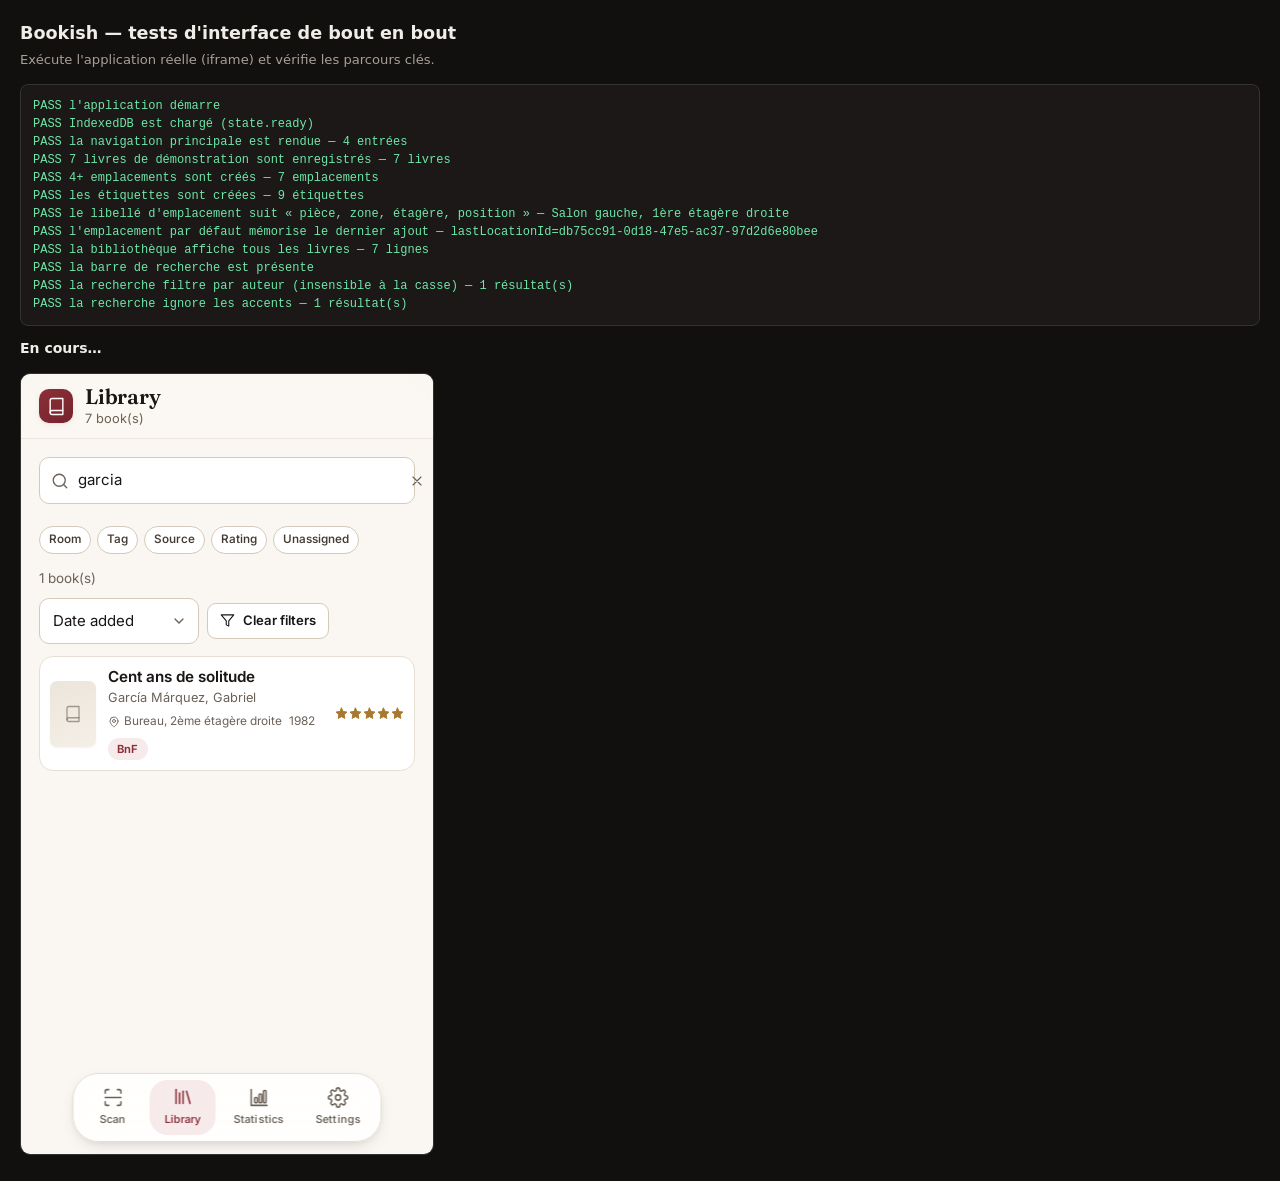
==== tools/uitest.html @ d34d99a1 "Initial commit" ====
<!DOCTYPE html>
<html lang="fr">
<head>
<meta charset="utf-8">
<title>Bookish — Tests d'interface</title>
<style>
  :root { color-scheme: light dark; }
  body { font: 14px/1.5 "Segoe UI", system-ui, sans-serif; margin: 0; padding: 20px; background: #12100f; color: #f0ece7; }
  h1 { font-size: 1.1rem; margin: 0 0 4px; }
  .sub { color: #a89f96; font-size: .82rem; margin-bottom: 14px; }
  #out { font-family: Consolas, "Courier New", monospace; font-size: 12px; white-space: pre-wrap;
         background: #1b1817; border: 1px solid #333; border-radius: 8px; padding: 12px; max-height: 46vh; overflow: auto; }
  .PASS { color: #6ee7a8; } .FAIL { color: #ff8b8b; } .WARN { color: #f5c26b; } .INFO { color: #9ec7ff; }
  #frame { width: 412px; height: 780px; border: 1px solid #333; border-radius: 10px; margin-top: 14px; background: #000; }
  .summary { margin-top: 12px; font-weight: 600; }
</style>
</head>
<body>
  <h1>Bookish — tests d'interface de bout en bout</h1>
  <div class="sub">Exécute l'application réelle (iframe) et vérifie les parcours clés.</div>
  <div id="out"></div>
  <div class="summary" id="summary">En cours…</div>
  <iframe id="frame" src="../app/index.html" title="Bookish"></iframe>

<script type="module">
/* ------------------------------------------------------------------ */
/* Test harness                                                        */
/* ------------------------------------------------------------------ */
const out = document.getElementById('out');
const summaryEl = document.getElementById('summary');
const lines = [];
let pass = 0, fail = 0, warn = 0;

function emit(kind, name, detail = '') {
  const line = `${kind.padEnd(4)} ${name}${detail ? ' — ' + detail : ''}`;
  lines.push(line);
  const div = document.createElement('div');
  div.className = kind;
  div.textContent = line;
  out.appendChild(div);
  out.scrollTop = out.scrollHeight;
}
const ok = (name, cond, detail = '') => {
  if (cond) { pass++; emit('PASS', name, detail); }
  else { fail++; emit('FAIL', name, detail); }
  return !!cond;
};
const soft = (name, cond, detail = '') => {
  if (cond) { pass++; emit('PASS', name, detail); }
  else { warn++; emit('WARN', name, detail); }
  return !!cond;
};
const info = (name, detail = '') => emit('INFO', name, detail);

const sleep = (ms) => new Promise((r) => setTimeout(r, ms));

/** Wait until `fn()` is truthy, polling in real time. */
async function until(fn, { timeout = 15000, step = 100 } = {}) {
  const start = Date.now();
  while (Date.now() - start < timeout) {
    let v;
    try { v = fn(); } catch { v = false; }
    if (v) return v;
    await sleep(step);
  }
  return false;
}

const frame = document.getElementById('frame');
const win = () => frame.contentWindow;
const doc = () => frame.contentDocument;

/* ------------------------------------------------------------------ */
/* Fixtures                                                            */
/* ------------------------------------------------------------------ */
const SEED = [
  { isbn13: '9782070362516', title: "Mort dans l'après-midi", authors: ['Hemingway, Ernest'], publisher: 'Gallimard', year: '1972', pages: '503', language: 'fr', room: 'Salon', zone: 'gauche', shelf: '1ère étagère', position: 'droite', tags: ['Classique', 'Roman'], rating: 5 },
  { isbn13: '9782070423203', title: 'Lieux dits', authors: ['Tournier, Michel'], publisher: 'Flammarion', year: '1993', pages: '352', language: 'fr', room: 'Salon', zone: 'gauche', shelf: '1ère étagère', position: 'gauche', tags: ['Classique', 'Prix Goncourt'], rating: 4 },
  { isbn13: '9782253070219', title: "La ballade d'Iza", authors: ['Szabó, Magda'], publisher: 'Flammarion', year: '1988', pages: '250', language: 'fr', room: 'Chambre', zone: '', shelf: '2ème étagère', position: 'gauche', tags: ['Roman', 'Littérature hongroise'], rating: 5 },
  { isbn13: '9782263013061', title: 'Mythes et couleurs du Mexique', authors: ['Jannel, Claude'], publisher: 'Actes Sud', year: '2013', pages: '224', language: 'fr', room: 'Garage', zone: 'gauche', shelf: '3ème étagère', position: 'droite', tags: ['Essai', 'Voyage'], rating: 3 },
  { isbn13: '9780140328721', title: 'Matilda', authors: ['Dahl, Roald'], publisher: 'Puffin', year: '2001', pages: '240', language: 'en', room: 'Chambre', zone: '', shelf: '2ème étagère', position: 'droite', tags: ['Jeunesse', 'Fantasy'], rating: 4 },
  { isbn13: '9782070461073', title: 'La Belle dame chez les Sioux', authors: ['Steelman, Robert J.'], publisher: 'Flammarion', year: '1998', pages: '298', language: 'fr', room: 'Bureau', zone: '', shelf: '1ère étagère', position: 'gauche', tags: ['Roman', 'Western'], rating: 3 },
  { isbn13: '9782070402684', title: 'Cent ans de solitude', authors: ['García Márquez, Gabriel'], publisher: 'Gallimard', year: '1982', pages: '448', language: 'fr', room: 'Bureau', zone: '', shelf: '2ème étagère', position: 'droite', tags: ['Classique', 'Roman'], rating: 5 },
];

async function seed(store) {
  for (const d of SEED) {
    const loc = await store.addLocation(store.makeLocation({ room: d.room, zone: d.zone, shelf: d.shelf, position: d.position }));
    const tagIds = [];
    for (const name of d.tags) {
      const tag = await store.addTag({ name, category: name === 'Jeunesse' ? 'public' : 'style' });
      if (tag) tagIds.push(tag.id);
    }
    await store.addBook({
      isbn13: d.isbn13, title: d.title, authors: d.authors, publisher: d.publisher,
      year: d.year, pages: d.pages, language: d.language, locationId: loc.id, tagIds,
      rating: d.rating, source: 'bnf', subjects: [], coverUrl: '', catalogueUrl: '',
    });
  }
}

/* ------------------------------------------------------------------ */
/* Suite                                                               */
/* ------------------------------------------------------------------ */
async function run() {
  /* ---- boot ---- */
  const loaded = await until(() => win() && win().bookish && win().bookish.state, { timeout: 20000 });
  if (!ok("l'application démarre", loaded)) return;

  const ready = await until(() => win().bookish.state.ready, { timeout: 20000 });
  if (!ok("IndexedDB est chargé (state.ready)", ready)) return;

  const app = win().bookish;
  const store = app.store;

  const navItems = doc().querySelectorAll('#bottom-nav .nav-btn');
  ok("la navigation principale est rendue", navItems.length === 4, `${navItems.length} entrées`);

  /* ---- reset & seed ---- */
  await store.clearAllData();
  await store.loadAll();
  await seed(store);
  await until(() => store.state.books.length === SEED.length, { timeout: 10000 });
  ok("7 livres de démonstration sont enregistrés", store.state.books.length === SEED.length, `${store.state.books.length} livres`);
  ok("4+ emplacements sont créés", store.state.locations.length >= 4, `${store.state.locations.length} emplacements`);
  ok("les étiquettes sont créées", store.state.tags.length >= 6, `${store.state.tags.length} étiquettes`);

  /* ---- location label format ---- */
  const loc = store.state.locations.find((l) => l.room === 'Salon');
  const label = store.locationLabel(loc);
  ok("le libellé d'emplacement suit « pièce, zone, étagère, position »",
    /^Salon gauche, 1ère étagère droite$/.test(label), label);

  /* ---- default location = last addition ---- */
  const lastBook = store.state.books[0];
  ok("l'emplacement par défaut mémorise le dernier ajout",
    store.getSettings().lastLocationId === lastBook.locationId,
    `lastLocationId=${store.getSettings().lastLocationId}`);

  /* ---- library ---- */
  app.navigate('library');
  await until(() => doc().querySelectorAll('#app-main .book-row').length > 0, { timeout: 8000 });
  const rows = doc().querySelectorAll('#app-main .book-row');
  ok("la bibliothèque affiche tous les livres", rows.length === SEED.length, `${rows.length} lignes`);

  const search = doc().querySelector('#app-main .searchbar input');
  ok("la barre de recherche est présente", !!search);

  const setQuery = async (q) => {
    search.value = q;
    search.dispatchEvent(new (win().Event)('input', { bubbles: true }));
    await sleep(400);
    return doc().querySelectorAll('#app-main .book-row').length;
  };

  const nHemingway = await setQuery('hemingway');
  ok("la recherche filtre par auteur (insensible à la casse)", nHemingway === 1, `${nHemingway} résultat(s)`);

  const nAccent = await setQuery('garcía');
  ok("la recherche ignore les accents", nAccent === 1, `${nAccent} résultat(s)`);

  const nNoAccent = await setQuery('garcia');
  ok("la recherche sans accent trouve le même livre", nNoAccent === 1, `${nNoAccent} résultat(s)`);

  const nNone = await setQuery('zzzzintrouvable');
  ok("une recherche sans résultat affiche un état vide", nNone === 0 && !!doc().querySelector('#app-main .empty'), `${nNone} ligne(s)`);

  const nIsbn = await setQuery('9782253070219');
  ok("la recherche fonctionne par ISBN", nIsbn === 1, `${nIsbn} résultat(s)`);

  const nTag = await setQuery('Jeunesse');
  ok('la recherche fonctionne par étiquette', nTag === 1, `${nTag} résultat(s)`);

  await setQuery('');
  const nAll = doc().querySelectorAll('#app-main .book-row').length;
  ok("l\'effacement de la recherche restaure la liste", nAll === SEED.length, `${nAll} lignes`);

  /* ---- stats ---- */
  app.navigate('stats');
  await until(() => doc().querySelectorAll('#app-main .kpi').length > 0, { timeout: 8000 });
  await sleep(500);
  const kpis = doc().querySelectorAll('#app-main .kpi');
  ok("la page statistiques affiche les indicateurs", kpis.length >= 6, `${kpis.length} indicateurs`);
  const kpiText = kpis[0]?.textContent || '';
  ok("l'indicateur du nombre total vaut 7", kpiText.includes('7'), kpiText.replace(/\s+/g, ' ').trim());

  const charts = doc().querySelectorAll('#app-main .chart');
  ok("la page statistiques affiche les graphiques", charts.length >= 6, `${charts.length} graphiques`);
  const rects = doc().querySelectorAll('#app-main .chart svg rect');
  ok("les graphiques contiennent des barres SVG", rects.length >= 5, `${rects.length} rectangles`);
  const pareto = doc().querySelector('#app-main .chart polyline, #app-main .chart path');
  ok("le Pareto des étiquettes est tracé (courbe cumulée)", !!pareto);

  /* ---- settings ---- */
  app.navigate('settings');
  await until(() => doc().querySelectorAll('#app-main .setting-row').length > 0, { timeout: 8000 });
  const settingRows = doc().querySelectorAll('#app-main .setting-row');
  ok("la page réglages présente les sections", settingRows.length >= 8, `${settingRows.length} lignes de réglage`);
  const settingsText = doc().querySelector('#app-main').textContent;
  ok("les réglages exposent la clé API Google Books", /API/i.test(settingsText));
  ok("les réglages exposent la synchronisation Drive", /Drive/i.test(settingsText));

  /* ---- scan view ---- */
  app.navigate('scan');
  await until(() => doc().querySelector('#app-main'), { timeout: 8000 });
  await sleep(300);
  ok("la vue scan propose la saisie ISBN (douchette)", !!doc().querySelector('#app-main input[inputmode="numeric"]'));
  ok("la vue scan propose la saisie manuelle du titre", !!doc().querySelector('#manual-title'));
  ok('la vue scan propose la saisie manuelle de l\'auteur', !!doc().querySelector('#manual-author'));
  ok('la vue scan affiche un bouton de scan', [...doc().querySelectorAll('#app-main button')].some((b) => /scan|scanner/i.test(b.textContent)));

  /* ---- barcode decoding engine ---- */
  try {
    const { loadJsQr } = await import('../app/js/scanner.js');
    const fn = await loadJsQr();
    ok('le décodeur de secours jsQR se charge depuis le dossier local',
      typeof fn === 'function', 'app/vendor/jsQR.js');
  } catch (e) {
    ok('le décodeur de secours jsQR se charge depuis le dossier local', false, String(e));
  }
  const native = 'BarcodeDetector' in win();
  const engine = native ? 'natif (BarcodeDetector)' : 'jsQR (secours)';
  soft('un moteur de décodage est disponible', true, `moteur sur cette machine : ${engine}`);

  /* ---- scan flow: simulated barcode -> BnF proposal ---- */
  app.navigate('scan');
  await sleep(400);
  app.simulateScan('9782070362516');
  const title = await until(() => {
    const input = doc().querySelector('#app-main .meta-form .field-grid input');
    return input && input.value ? input.value : false;
  }, { timeout: 40000 });
  soft('le scan simulé produit une fiche BnF pré-remplie', !!title, title ? `titre : « ${title} »` : 'aucune fiche');
  const badge = doc().querySelector('#app-main .badge')?.textContent || '';
  soft('la proposition affiche la source (BnF / Google)', /BnF|Google/i.test(badge), badge);
  const pressed = doc().querySelector('#app-main .location-picker .chip[aria-pressed="true"]');
  soft('l\'emplacement par défaut est proposé dans la fiche', !!pressed, pressed?.textContent?.trim() || 'aucun emplacement sélectionné');

  /* ---- export XLSX ---- */
  try {
    const { buildInventoryWorkbook } = await import('../shared/xlsx.js');
    const { computeStats } = await import('../app/js/stats.js');
    const blob = buildInventoryWorkbook({
      books: store.state.books,
      locations: store.state.locations,
      tags: store.state.tags,
      stats: computeStats(),
    });
    const buf = new Uint8Array(await blob.arrayBuffer());
    const isZip = buf[0] === 0x50 && buf[1] === 0x4b;
    ok("l'export XLSX produit un fichier ZIP valide", isZip, `${blob.size} octets`);
    ok("l'export XLSX n'est pas vide", blob.size > 3000, `${blob.size} octets`);
  } catch (e) {
    ok("l'export XLSX fonctionne", false, String(e));
  }

  /* ---- JSON snapshot ---- */
  try {
    const snap = store.snapshot();
    ok('le snapshot JSON contient les livres', snap.books.length === SEED.length);
    ok('le snapshot JSON porte le format attendu', snap.format === 'bookish-inventory');
  } catch (e) {
    ok('le snapshot JSON fonctionne', false, String(e));
  }

  /* ---- network lookup (soft) ---- */
  try {
    const { lookupIsbn } = await import('../app/js/apis.js');
    const res = await lookupIsbn('9782070362516', { timeout: 20000 });
    if (res && res.status === 'found') {
      soft('la recherche BnF renvoie une fiche complète',
        !!res.book?.title && !!res.book?.publisher,
        `${res.source} — ${res.book?.title} (${res.book?.publisher || '?'}, ${res.book?.year || '?'})`);
    } else {
      soft('la recherche BnF renvoie une fiche complète', false, `statut=${res?.status || 'inconnu'} ${res?.warning || ''}`);
    }
  } catch (e) {
    soft('la recherche BnF renvoie une fiche complète', false, String(e));
  }
}

window.__uitest = (async () => {
  try {
    await run();
  } catch (e) {
    fail++;
    emit('FAIL', 'exception non rattrapée', String(e && e.stack ? e.stack : e));
  }
  const verdict = fail === 0 ? 'TOUS LES TESTS UI SONT PASSÉS' : `${fail} TEST(S) EN ÉCHEC`;
  summaryEl.textContent = `${verdict} — ${pass} réussis, ${fail} échecs, ${warn} avertissements`;
  lines.push('');
  lines.push(summaryEl.textContent);
  return { pass, fail, warn, verdict, lines };
})();
</script>
</body>
</html>
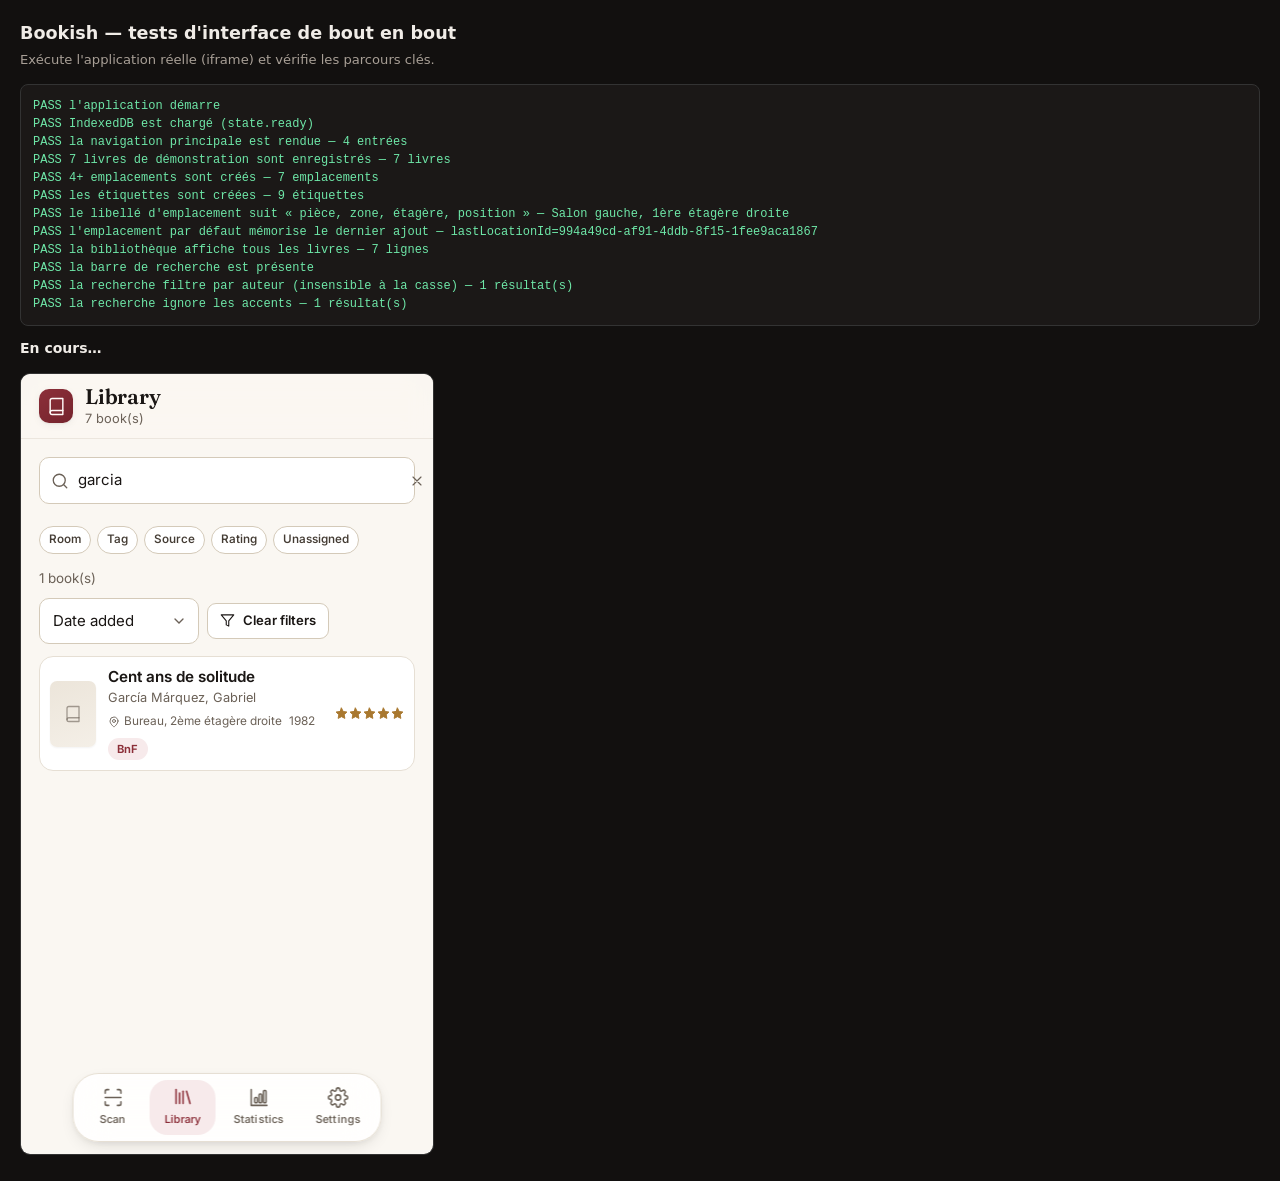
==== commit 1cd3add3: "Allow manual ISBN entry for books without a barcode" ====
--- a/tools/uitest.html
+++ b/tools/uitest.html
@@ -236,6 +236,80 @@
   const pressed = doc().querySelector('#app-main .location-picker .chip[aria-pressed="true"]');
   soft('l\'emplacement par défaut est proposé dans la fiche', !!pressed, pressed?.textContent?.trim() || 'aucun emplacement sélectionné');
 
+  /* ---- manual entry: ISBN typed by hand (old books, no barcode) ---- */
+  // the previous test left a proposal open: go back to the idle scan screen
+  const cancelBtn = [...doc().querySelectorAll('#app-main button')].find((b) => /annuler|cancel/i.test(b.textContent));
+  if (cancelBtn) { cancelBtn.click(); await sleep(400); }
+  app.navigate('scan');
+  await sleep(300);
+  const manualIsbn = await until(() => doc().querySelector('#manual-isbn'), { timeout: 8000 });
+  const manualHint = doc().querySelector('#manual-isbn-hint');
+  ok('la saisie manuelle propose un champ ISBN', !!manualIsbn);
+  ok('la saisie manuelle propose une aide liée au champ ISBN',
+    !!manualHint && manualIsbn?.getAttribute('aria-describedby') === 'manual-isbn-hint');
+  const setVal = (el, v) => { el.value = v; el.dispatchEvent(new (win().Event)('input', { bubbles: true })); };
+  const searchBtn = [...doc().querySelectorAll('#app-main button')].find((b) => /rechercher|compl/i.test(b.textContent));
+
+  // nothing typed -> the app must ask for an ISBN or a title
+  searchBtn?.click();
+  await sleep(400);
+  const toastText = (doc().querySelector('.toast')?.textContent || '').trim();
+  ok('sans ISBN ni titre, l\'application réclame un ISBN ou un titre',
+    /isbn/i.test(toastText) && /titre/i.test(toastText), toastText);
+
+  // valid ISBN-13
+  setVal(manualIsbn, '9782070362516');
+  await sleep(150);
+  ok('un ISBN-13 valide est signalé comme valide',
+    /valide/i.test(manualHint?.textContent || '') && /ok/.test(manualHint?.className || ''),
+    manualHint?.textContent?.trim());
+  ok('le bouton bascule en « rechercher par ISBN »',
+    /isbn/i.test(searchBtn?.textContent || ''), searchBtn?.textContent?.trim());
+
+  // hyphenated ISBN
+  setVal(manualIsbn, '978-2-07-036251-6');
+  await sleep(150);
+  ok('un ISBN saisi avec des tirets est accepté',
+    /valide/i.test(manualHint?.textContent || ''), manualHint?.textContent?.trim());
+
+  // ISBN-10 -> converted
+  setVal(manualIsbn, '2070362515');
+  await sleep(150);
+  ok('un ISBN-10 est signalé comme convertible en ISBN-13',
+    /isbn-10/i.test(manualHint?.textContent || ''), manualHint?.textContent?.trim());
+
+  // invalid ISBN -> warning, but still searchable
+  setVal(manualIsbn, '123');
+  await sleep(150);
+  ok('un ISBN invalide déclenche un avertissement',
+    /invalide/i.test(manualHint?.textContent || '') && /warn/.test(manualHint?.className || ''),
+    manualHint?.textContent?.trim());
+
+  // cleared
+  setVal(manualIsbn, '');
+  await sleep(150);
+  ok('l\'aide du champ ISBN revient à son texte par défaut',
+    /ISBN/i.test(manualHint?.textContent || ''), manualHint?.textContent?.trim());
+
+  // the decisive case: ISBN alone, no title -> lookup + proposal
+  setVal(manualIsbn, '9782070362516');
+  await sleep(150);
+  searchBtn?.click();
+  const isbnOnly = await until(() => {
+    const main = doc().querySelector('#app-main');
+    return main && /M[ÉE]TADONN[ÉE]ES PROPOS[ÉE]ES|Suggested metadata/i.test(main.innerText) ? main : false;
+  }, { timeout: 40000 });
+  soft('un ISBN saisi seul suffit à obtenir une fiche', !!isbnOnly);
+  if (isbnOnly) {
+    const isbnValue = [...isbnOnly.querySelectorAll('input')].map((i) => i.value).find((v) => v && /^97/.test(v));
+    ok('l\'ISBN saisi est repris dans la fiche proposée', !!isbnValue, isbnValue || 'absent');
+    const isbnTitle = [...isbnOnly.querySelectorAll('input')].map((i) => i.value).find((v) => v && v.length > 4 && !/^97/.test(v));
+    soft('la fiche propose un titre issu de l\'API', !!isbnTitle, isbnTitle ? `titre : « ${isbnTitle} »` : 'aucun titre');
+  }
+  // leave the view in a clean state for the next test
+  const cancel2 = [...doc().querySelectorAll('#app-main button')].find((b) => /annuler|cancel/i.test(b.textContent));
+  if (cancel2) { cancel2.click(); await sleep(300); }
+
   /* ---- export XLSX ---- */
   try {
     const { buildInventoryWorkbook } = await import('../shared/xlsx.js');
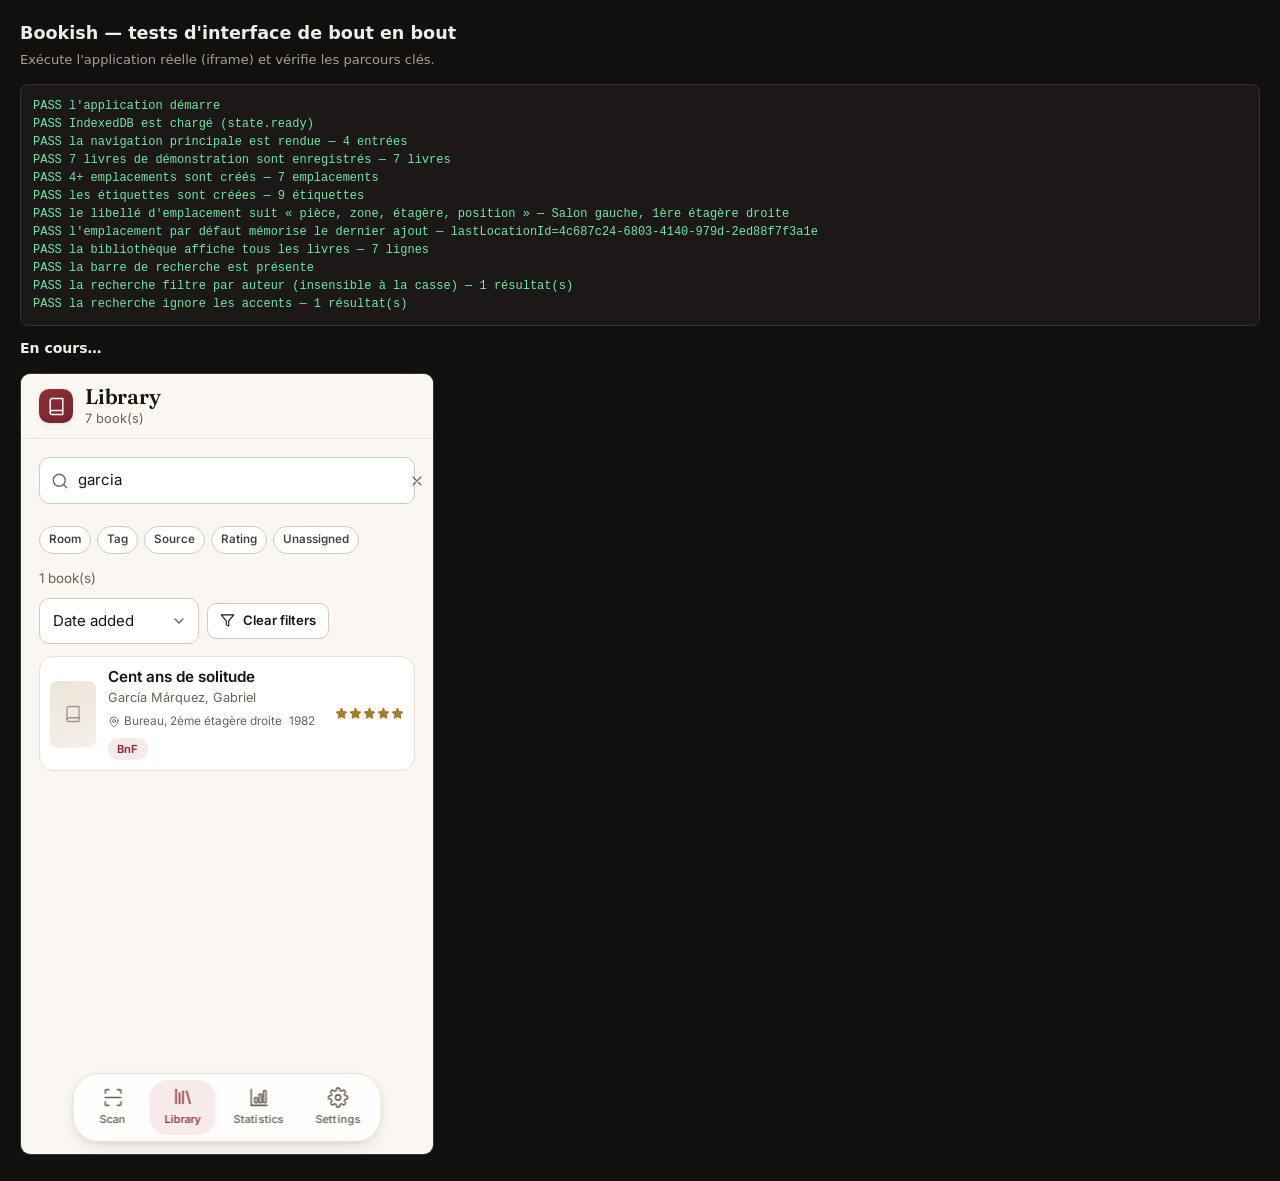
==== commit 38d4527b: "Fix settings not being persisted: the debounced save read a null currentTarget" ====
--- a/tools/uitest.html
+++ b/tools/uitest.html
@@ -200,6 +200,51 @@
   ok("les réglages exposent la clé API Google Books", /API/i.test(settingsText));
   ok("les réglages exposent la synchronisation Drive", /Drive/i.test(settingsText));
 
+  /* ---- settings are really persisted (debounce / currentTarget trap) ---- */
+  const jsErrors = [];
+  win().addEventListener('error', (e) => jsErrors.push(String(e.message)));
+  const setField = (input, value) => {
+    input.value = value;
+    input.dispatchEvent(new (win().Event)('input', { bubbles: true }));
+  };
+  const gbInput = [...doc().querySelectorAll('#app-main input')].find((i) => i.placeholder?.startsWith('AIza'));
+  const oauthInput = [...doc().querySelectorAll('#app-main input')].find((i) => i.placeholder?.includes('apps.googleusercontent'));
+  ok("le champ de la clé API Google Books est présent", !!gbInput);
+  ok("le champ du client ID OAuth est présent", !!oauthInput);
+
+  if (gbInput) {
+    setField(gbInput, 'AIzaSyTESTKEY00000000000000000000');
+    await until(() => store.getSettings().googleBooksApiKey === 'AIzaSyTESTKEY00000000000000000000', { timeout: 6000 });
+    ok("la clé API Google Books est enregistrée quand on la saisit",
+      store.getSettings().googleBooksApiKey === 'AIzaSyTESTKEY00000000000000000000',
+      `stockée : « ${store.getSettings().googleBooksApiKey || 'vide'} »`);
+  }
+  if (oauthInput) {
+    setField(oauthInput, '1234567890-abcdef.apps.googleusercontent.com');
+    await until(() => store.getSettings().googleClientId === '1234567890-abcdef.apps.googleusercontent.com', { timeout: 6000 });
+    ok("le client ID OAuth est enregistré quand on le saisit",
+      store.getSettings().googleClientId === '1234567890-abcdef.apps.googleusercontent.com',
+      `stocké : « ${store.getSettings().googleClientId || 'vide'} »`);
+  }
+  ok("aucune erreur JavaScript pendant la saisie des réglages", jsErrors.length === 0, jsErrors.join(' | '));
+
+  // the "test key" button must never report the internal "empty" token
+  if (gbInput) {
+    setField(gbInput, '');
+    await sleep(700);
+    const testBtn = [...doc().querySelectorAll('#app-main button')].find((b) => /test/i.test(b.textContent));
+    testBtn?.click();
+    await sleep(1200);
+    const keyToast = (doc().querySelector('.toast')?.textContent || '').trim();
+    ok("le test de la clé signale l'absence de clé en clair",
+      keyToast.length > 0 && !/empty/i.test(keyToast) && !/^\s*$/i.test(keyToast), keyToast || 'aucun message');
+    doc().querySelector('.toast')?.remove();
+  }
+
+  // restore a clean state
+  if (gbInput) { setField(gbInput, ''); await sleep(500); }
+  if (oauthInput) { setField(oauthInput, ''); await sleep(500); }
+
   /* ---- scan view ---- */
   app.navigate('scan');
   await until(() => doc().querySelector('#app-main'), { timeout: 8000 });
